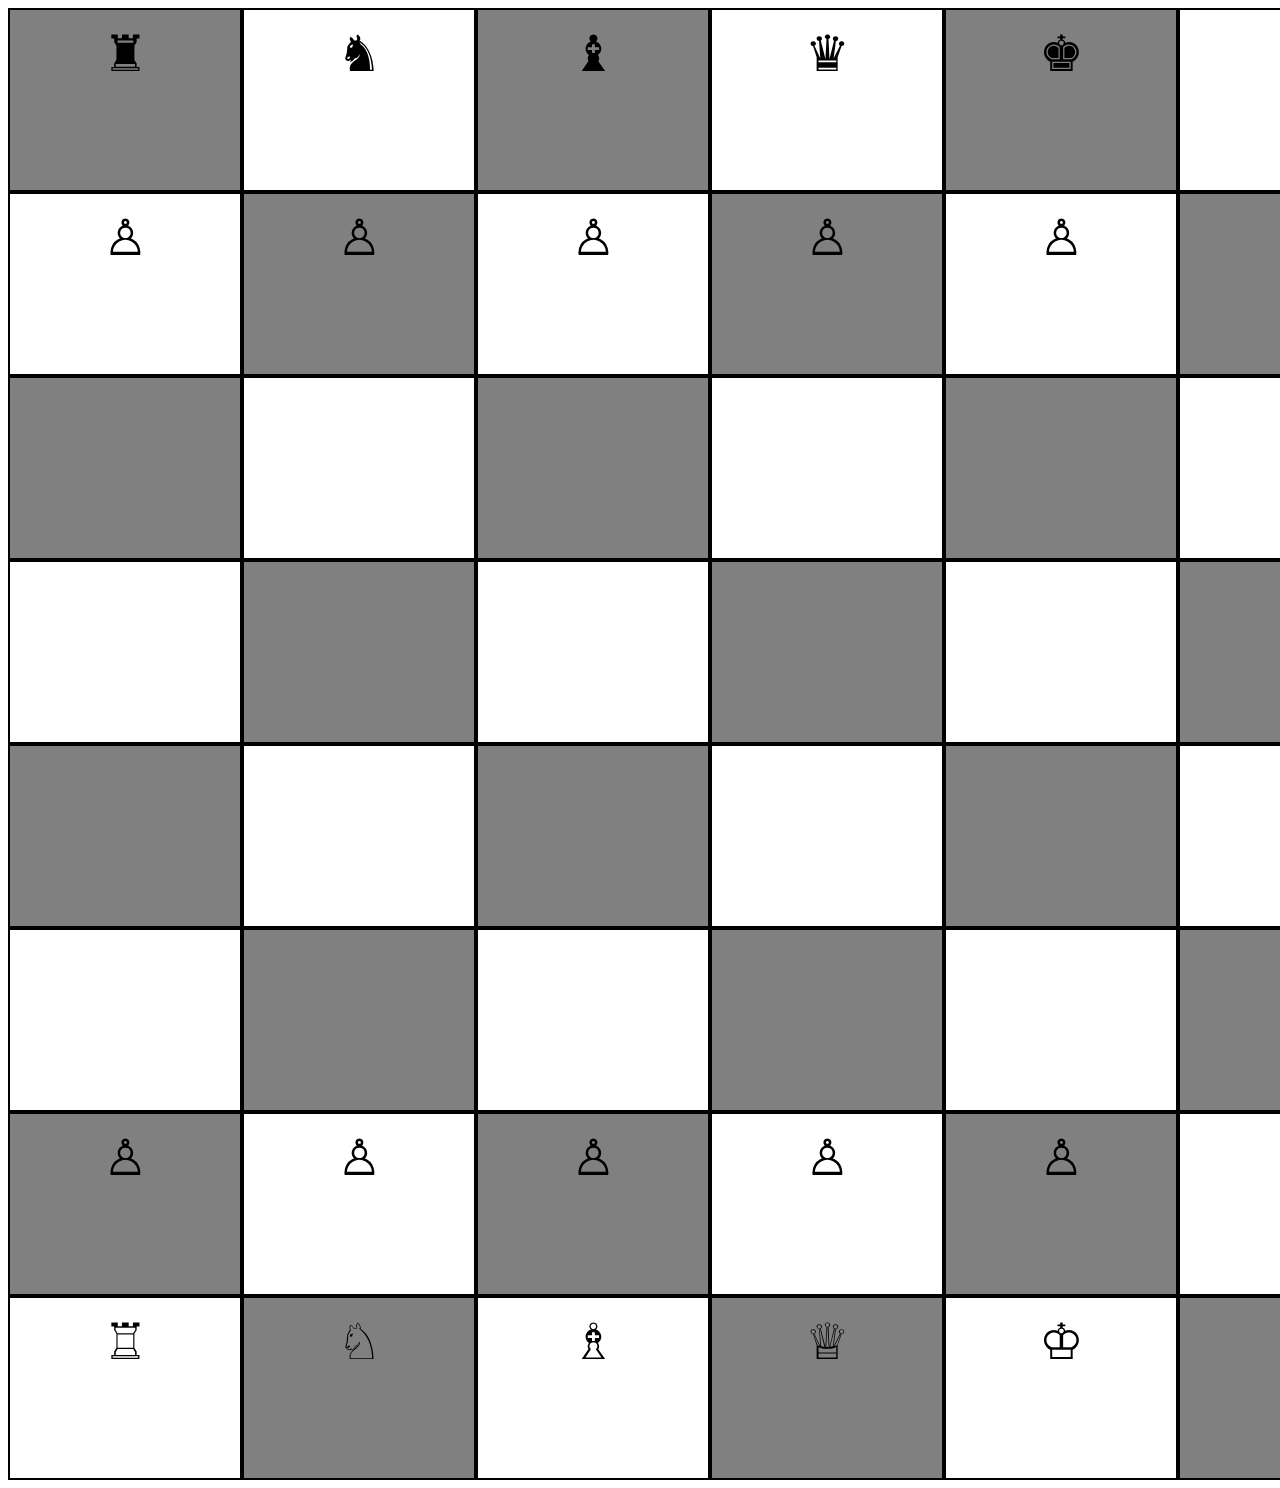
==== chess-board/chess.html @ 44647563 "HomeTask 1 and additional task" ====
<!DOCTYPE html>
<html lang="en" dir="ltr">
  <head>
    <meta charset="utf-8">
    <meta name="viewport" content="width=device-width, initial-scale=1.0">
    <title>Chess Board</title>
    <link rel="stylesheet" href="chess.css">
  </head>
  <body>
    <div class="chess-container">
      <div class="black">
        &#9820;
      </div>
      <div class="white">
&#9822;
      </div>
      <div class="black">
&#9821;
      </div>
      <div class="white">
&#9819;
      </div>
      <div class="black">
&#9818;
      </div>
      <div class="white">
&#9821;
      </div>
      <div class="black">
&#9822;
      </div>
      <div class="white">
&#9820;
      </div>
      <div class="white">
&#9817;
      </div>
      <div class="black">
&#9817;
      </div>
      <div class="white">
&#9817;
      </div>
      <div class="black">
&#9817;
      </div>
      <div class="white">
&#9817;
      </div>
      <div class="black">
&#9817;
      </div>
      <div class="white">
&#9817;
      </div>
      <div class="black">
&#9817;
      </div>
      <div class="black">

      </div>
      <div class="white">

      </div>
      <div class="black">

      </div>
      <div class="white">

      </div>
      <div class="black">

      </div>
      <div class="white">

      </div>
      <div class="black">

      </div>
      <div class="white">

      </div>
      <div class="white">

      </div>
      <div class="black">

      </div>
      <div class="white">

      </div>
      <div class="black">

      </div>
      <div class="white">

      </div>
      <div class="black">

      </div>
      <div class="white">

      </div>
      <div class="black">

      </div>
      <div class="black">

      </div>
      <div class="white">

      </div>
      <div class="black">

      </div>
      <div class="white">

      </div>
      <div class="black">

      </div>
      <div class="white">

      </div>
      <div class="black">

      </div>
      <div class="white">

      </div>
      <div class="white">

      </div>
      <div class="black">

      </div>
      <div class="white">

      </div>
      <div class="black">

      </div>
      <div class="white">

      </div>
      <div class="black">

      </div>
      <div class="white">

      </div>
      <div class="black">

      </div>
      <div class="black">
&#9817;
      </div>
      <div class="white">
&#9817;
      </div>
      <div class="black">
&#9817;
      </div>
      <div class="white">
&#9817;
      </div>
      <div class="black">
&#9817;
      </div>
      <div class="white">
&#9817;
      </div>
      <div class="black">
&#9817;
      </div>
      <div class="white">
&#9817;
      </div>
      <div class="white">
&#9814;
      </div>
      <div class="black">
&#9816;
      </div>
      <div class="white">
&#9815;
      </div>
      <div class="black">
&#9813;
      </div>
      <div class="white">
&#9812;
      </div>
      <div class="black">
&#9815;
      </div>
      <div class="white">
&#9816;
      </div>
      <div class="black">
&#9814;
      </div>

    </div>
  </body>
</html>
---- chess-board/chess.css ----
div.chess-container {
  display: grid;
  grid-template-columns: auto auto auto auto auto auto auto auto;
  background-color: black;
}

div.black {
  padding: 15px;
  height: 150px;
  width: 200px;
  background-color: grey;
  border: 2px solid black;
  font-size: 50px;
  text-align: center;
}
div.white {
  padding: 15px;
  font-size: 50px;
  text-align: center;
  background-color: white;
  border: 2px solid black;
}
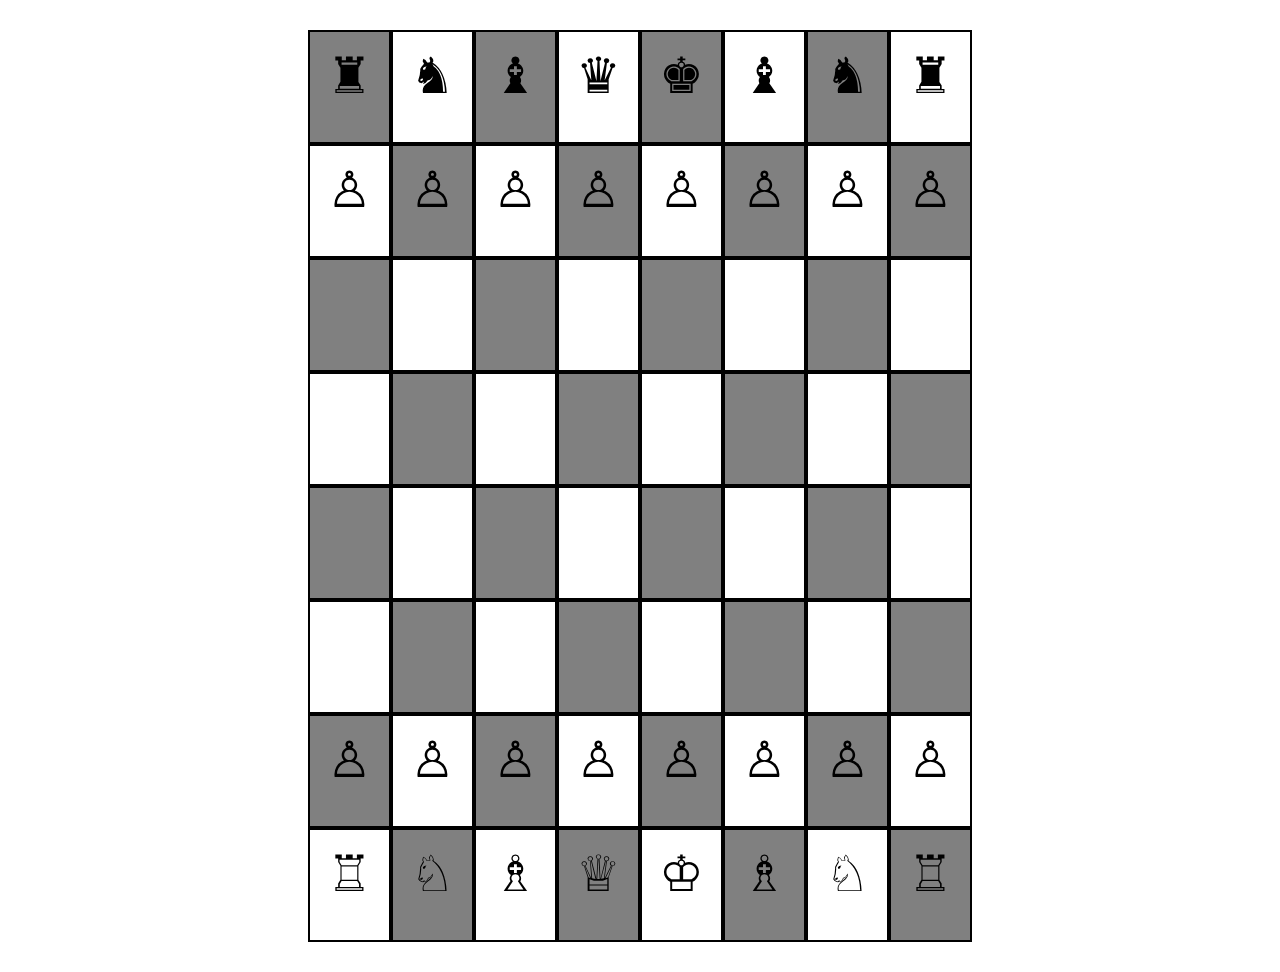
==== commit bb2d87ef: "updated all the other tasks" ====
--- a/chess-board/chess.html
+++ b/chess-board/chess.html
@@ -1,206 +1,209 @@
 <!DOCTYPE html>
 <html lang="en" dir="ltr">
-  <head>
-    <meta charset="utf-8">
-    <meta name="viewport" content="width=device-width, initial-scale=1.0">
-    <title>Chess Board</title>
-    <link rel="stylesheet" href="chess.css">
-  </head>
-  <body>
-    <div class="chess-container">
-      <div class="black">
-        &#9820;
-      </div>
-      <div class="white">
-&#9822;
-      </div>
-      <div class="black">
-&#9821;
-      </div>
-      <div class="white">
-&#9819;
-      </div>
-      <div class="black">
-&#9818;
-      </div>
-      <div class="white">
-&#9821;
-      </div>
-      <div class="black">
-&#9822;
-      </div>
-      <div class="white">
-&#9820;
-      </div>
-      <div class="white">
-&#9817;
-      </div>
-      <div class="black">
-&#9817;
-      </div>
-      <div class="white">
-&#9817;
-      </div>
-      <div class="black">
-&#9817;
-      </div>
-      <div class="white">
-&#9817;
-      </div>
-      <div class="black">
-&#9817;
-      </div>
-      <div class="white">
-&#9817;
-      </div>
-      <div class="black">
-&#9817;
-      </div>
-      <div class="black">
-
-      </div>
-      <div class="white">
-
-      </div>
-      <div class="black">
-
-      </div>
-      <div class="white">
-
-      </div>
-      <div class="black">
-
-      </div>
-      <div class="white">
-
-      </div>
-      <div class="black">
-
-      </div>
-      <div class="white">
-
-      </div>
-      <div class="white">
-
-      </div>
-      <div class="black">
-
-      </div>
-      <div class="white">
-
-      </div>
-      <div class="black">
-
-      </div>
-      <div class="white">
-
-      </div>
-      <div class="black">
-
-      </div>
-      <div class="white">
-
-      </div>
-      <div class="black">
-
-      </div>
-      <div class="black">
-
-      </div>
-      <div class="white">
-
-      </div>
-      <div class="black">
-
-      </div>
-      <div class="white">
-
-      </div>
-      <div class="black">
-
-      </div>
-      <div class="white">
-
-      </div>
-      <div class="black">
-
-      </div>
-      <div class="white">
-
-      </div>
-      <div class="white">
-
-      </div>
-      <div class="black">
-
-      </div>
-      <div class="white">
-
-      </div>
-      <div class="black">
-
-      </div>
-      <div class="white">
-
-      </div>
-      <div class="black">
-
-      </div>
-      <div class="white">
-
-      </div>
-      <div class="black">
-
-      </div>
-      <div class="black">
-&#9817;
-      </div>
-      <div class="white">
-&#9817;
-      </div>
-      <div class="black">
-&#9817;
-      </div>
-      <div class="white">
-&#9817;
-      </div>
-      <div class="black">
-&#9817;
-      </div>
-      <div class="white">
-&#9817;
-      </div>
-      <div class="black">
-&#9817;
-      </div>
-      <div class="white">
-&#9817;
-      </div>
-      <div class="white">
-&#9814;
-      </div>
-      <div class="black">
-&#9816;
-      </div>
-      <div class="white">
-&#9815;
-      </div>
-      <div class="black">
-&#9813;
-      </div>
-      <div class="white">
-&#9812;
-      </div>
-      <div class="black">
-&#9815;
-      </div>
-      <div class="white">
-&#9816;
-      </div>
-      <div class="black">
-&#9814;
-      </div>
-
-    </div>
-  </body>
+
+<head>
+  <meta charset="utf-8">
+  <meta name="viewport" content="width=device-width, initial-scale=1.0">
+  <title>Chess Board</title>
+  <link rel="stylesheet" href="css/chess.css">
+</head>
+
+<body>
+  <div class="chess-container">
+    <div class="black">
+      &#9820;
+    </div>
+    <div class="white">
+      &#9822;
+    </div>
+    <div class="black">
+      &#9821;
+    </div>
+    <div class="white">
+      &#9819;
+    </div>
+    <div class="black">
+      &#9818;
+    </div>
+    <div class="white">
+      &#9821;
+    </div>
+    <div class="black">
+      &#9822;
+    </div>
+    <div class="white">
+      &#9820;
+    </div>
+    <div class="white">
+      &#9817;
+    </div>
+    <div class="black">
+      &#9817;
+    </div>
+    <div class="white">
+      &#9817;
+    </div>
+    <div class="black">
+      &#9817;
+    </div>
+    <div class="white">
+      &#9817;
+    </div>
+    <div class="black">
+      &#9817;
+    </div>
+    <div class="white">
+      &#9817;
+    </div>
+    <div class="black">
+      &#9817;
+    </div>
+    <div class="black">
+
+    </div>
+    <div class="white">
+
+    </div>
+    <div class="black">
+
+    </div>
+    <div class="white">
+
+    </div>
+    <div class="black">
+
+    </div>
+    <div class="white">
+
+    </div>
+    <div class="black">
+
+    </div>
+    <div class="white">
+
+    </div>
+    <div class="white">
+
+    </div>
+    <div class="black">
+
+    </div>
+    <div class="white">
+
+    </div>
+    <div class="black">
+
+    </div>
+    <div class="white">
+
+    </div>
+    <div class="black">
+
+    </div>
+    <div class="white">
+
+    </div>
+    <div class="black">
+
+    </div>
+    <div class="black">
+
+    </div>
+    <div class="white">
+
+    </div>
+    <div class="black">
+
+    </div>
+    <div class="white">
+
+    </div>
+    <div class="black">
+
+    </div>
+    <div class="white">
+
+    </div>
+    <div class="black">
+
+    </div>
+    <div class="white">
+
+    </div>
+    <div class="white">
+
+    </div>
+    <div class="black">
+
+    </div>
+    <div class="white">
+
+    </div>
+    <div class="black">
+
+    </div>
+    <div class="white">
+
+    </div>
+    <div class="black">
+
+    </div>
+    <div class="white">
+
+    </div>
+    <div class="black">
+
+    </div>
+    <div class="black">
+      &#9817;
+    </div>
+    <div class="white">
+      &#9817;
+    </div>
+    <div class="black">
+      &#9817;
+    </div>
+    <div class="white">
+      &#9817;
+    </div>
+    <div class="black">
+      &#9817;
+    </div>
+    <div class="white">
+      &#9817;
+    </div>
+    <div class="black">
+      &#9817;
+    </div>
+    <div class="white">
+      &#9817;
+    </div>
+    <div class="white">
+      &#9814;
+    </div>
+    <div class="black">
+      &#9816;
+    </div>
+    <div class="white">
+      &#9815;
+    </div>
+    <div class="black">
+      &#9813;
+    </div>
+    <div class="white">
+      &#9812;
+    </div>
+    <div class="black">
+      &#9815;
+    </div>
+    <div class="white">
+      &#9816;
+    </div>
+    <div class="black">
+      &#9814;
+    </div>
+
+  </div>
+</body>
+
 </html>
--- a/chess-board/css/chess.css
+++ b/chess-board/css/chess.css
@@ -0,0 +1,24 @@
+div.chess-container {
+  display: grid;
+  grid-template-columns: auto auto auto auto auto auto auto auto;
+  background-color: black;
+  margin: 30px 300px;
+}
+
+div.black {
+  padding: 15px;
+  height: 80px;
+  background-color: grey;
+  border: 2px solid black;
+  font-size: 50px;
+  text-align: center;
+}
+
+div.white {
+  padding: 15px;
+  font-size: 50px;
+  height: 80px;
+  text-align: center;
+  background-color: white;
+  border: 2px solid black;
+}
